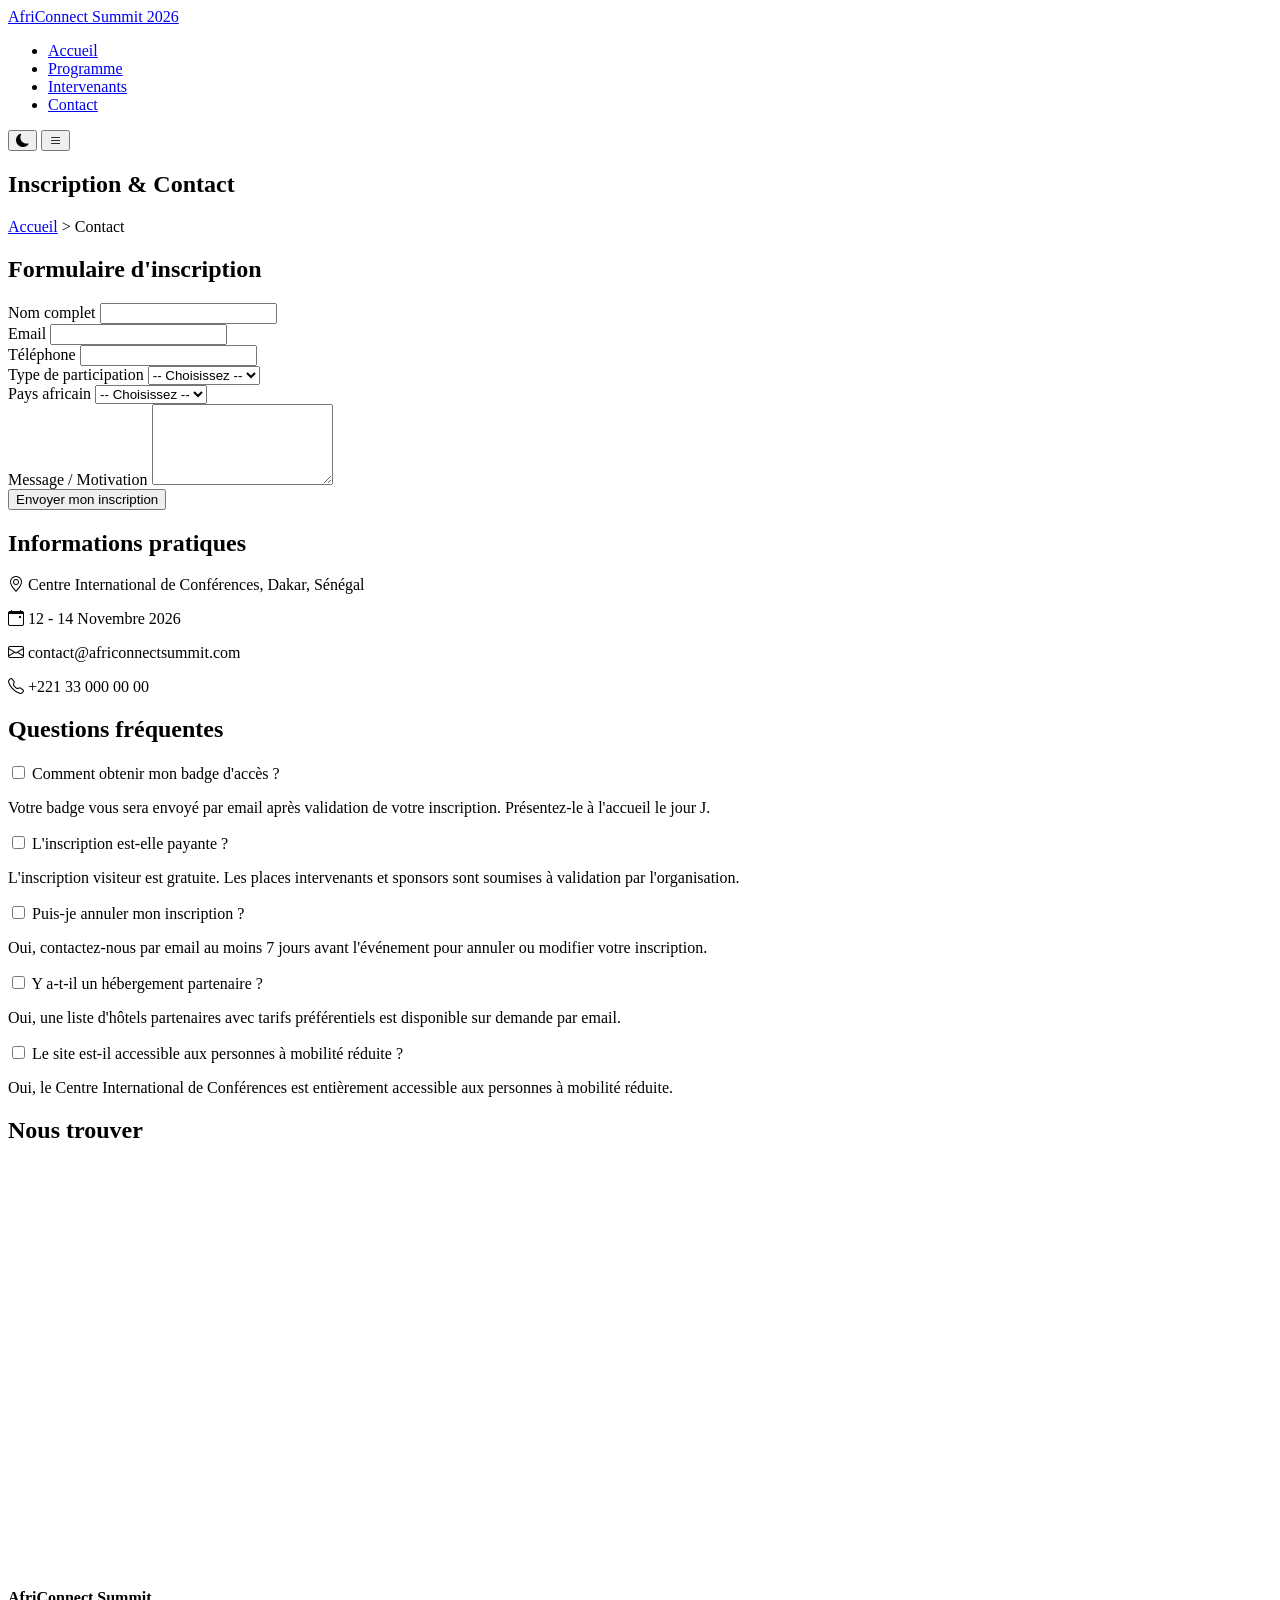
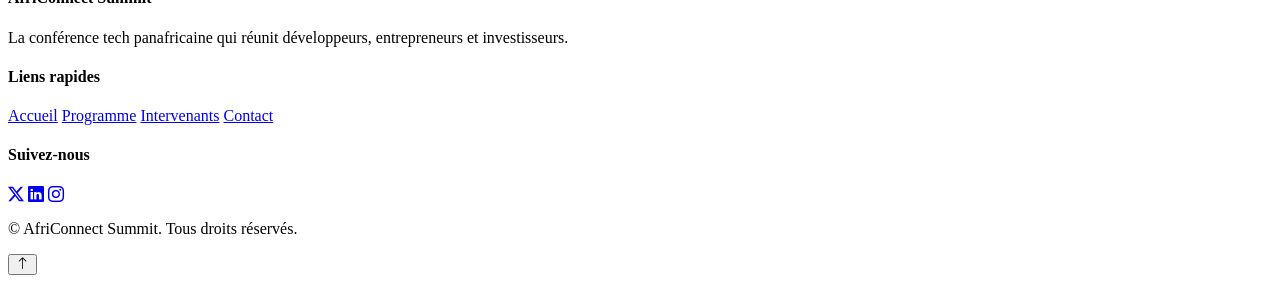
==== contact.html @ ba3dfc05 "Structure HTML des 4 pages (index, programme, intervenants, contact)" ====
<!DOCTYPE html>
<html lang="fr">
<head>
    <meta charset="UTF-8">
    <meta name="viewport" content="width=device-width, initial-scale=1.0">
    <title>AfriConnect Summit 2026 - Inscription & Contact</title>
    <link rel="stylesheet" href="css/style.css">
    <link rel="preconnect" href="https://fonts.googleapis.com">
    <link href="https://fonts.googleapis.com/css2?family=Poppins:wght@600;700&family=Inter:wght@400;500&display=swap" rel="stylesheet">
    <link rel="stylesheet" href="https://cdn.jsdelivr.net/npm/bootstrap-icons/font/bootstrap-icons.css">
</head>
<body>

    <!-- ============ NAVBAR ============ -->
    <header id="navbar">
        <nav>
            <a href="index.html" class="logo">AfriConnect Summit 2026</a>
            <ul class="nav-links" id="nav-links">
                <li><a href="index.html">Accueil</a></li>
                <li><a href="programme.html">Programme</a></li>
                <li><a href="intervenants.html">Intervenants</a></li>
                <li><a href="contact.html" class="active">Contact</a></li>
            </ul>
            <div class="nav-actions">
                <button id="theme-toggle" aria-label="Changer de thème">
                    <i class="bi bi-moon-fill"></i>
                </button>
                <button id="hamburger" aria-label="Ouvrir le menu">
                    <i class="bi bi-list"></i>
                </button>
            </div>
        </nav>
    </header>

    <main>
        <!-- ============ HERO INTERNE ============ -->
        <section class="page-hero">
            <h1>Inscription & Contact</h1>
            <nav aria-label="Fil d'Ariane" class="breadcrumb">
                <a href="index.html">Accueil</a> &gt; <span>Contact</span>
            </nav>
        </section>

        <!-- ============ FORMULAIRE + INFOS ============ -->
        <section class="contact-section">
            <!-- Colonne formulaire -->
            <form id="registration-form" class="registration-form" novalidate>
                <h2>Formulaire d'inscription</h2>

                <div class="form-group">
                    <label for="fullname">Nom complet</label>
                    <input type="text" id="fullname" name="fullname" required>
                    <span class="error-message" id="fullname-error"></span>
                </div>

                <div class="form-group">
                    <label for="email">Email</label>
                    <input type="email" id="email" name="email" required>
                    <span class="error-message" id="email-error"></span>
                </div>

                <div class="form-group">
                    <label for="phone">Téléphone</label>
                    <input type="tel" id="phone" name="phone" required>
                    <span class="error-message" id="phone-error"></span>
                </div>

                <div class="form-group">
                    <label for="participation-type">Type de participation</label>
                    <select id="participation-type" name="participation-type" required>
                        <option value="">-- Choisissez --</option>
                        <option value="visiteur">Visiteur</option>
                        <option value="intervenant">Intervenant</option>
                        <option value="sponsor">Sponsor</option>
                        <option value="presse">Presse</option>
                    </select>
                    <span class="error-message" id="participation-type-error"></span>
                </div>

                <div class="form-group">
                    <label for="country">Pays africain</label>
                    <select id="country" name="country" required>
                        <option value="">-- Choisissez --</option>
                        <option value="senegal">Sénégal</option>
                        <option value="ghana">Ghana</option>
                        <option value="nigeria">Nigeria</option>
                        <option value="maroc">Maroc</option>
                        <option value="cote-ivoire">Côte d'Ivoire</option>
                        <option value="afrique-sud">Afrique du Sud</option>
                        <option value="kenya">Kenya</option>
                        <option value="cameroun">Cameroun</option>
                        <option value="tunisie">Tunisie</option>
                        <option value="mali">Mali</option>
                        <option value="rwanda">Rwanda</option>
                    </select>
                    <span class="error-message" id="country-error"></span>
                </div>

                <div class="form-group">
                    <label for="message">Message / Motivation</label>
                    <textarea id="message" name="message" rows="5" required></textarea>
                    <span class="error-message" id="message-error"></span>
                </div>

                <button type="submit" class="btn btn-primary">Envoyer mon inscription</button>

                <!-- Message de succès affiché par JS après validation -->
                <p class="success-message" id="success-message"></p>
            </form>

            <!-- Colonne informations -->
            <aside class="contact-info">
                <h2>Informations pratiques</h2>
                <p><i class="bi bi-geo-alt"></i> Centre International de Conférences, Dakar, Sénégal</p>
                <p><i class="bi bi-calendar-event"></i> 12 - 14 Novembre 2026</p>
                <p><i class="bi bi-envelope"></i> contact@africonnectsummit.com</p>
                <p><i class="bi bi-telephone"></i> +221 33 000 00 00</p>
            </aside>
        </section>

        <!-- ============ FAQ EN ACCORDÉON CSS PUR ============ -->
        <section class="faq-section">
            <h2>Questions fréquentes</h2>

            <div class="accordion">
                <div class="accordion-item">
                    <input type="checkbox" id="faq1" class="accordion-toggle">
                    <label for="faq1" class="accordion-header">Comment obtenir mon badge d'accès ?</label>
                    <div class="accordion-content">
                        <p>Votre badge vous sera envoyé par email après validation de votre inscription. Présentez-le à l'accueil le jour J.</p>
                    </div>
                </div>

                <div class="accordion-item">
                    <input type="checkbox" id="faq2" class="accordion-toggle">
                    <label for="faq2" class="accordion-header">L'inscription est-elle payante ?</label>
                    <div class="accordion-content">
                        <p>L'inscription visiteur est gratuite. Les places intervenants et sponsors sont soumises à validation par l'organisation.</p>
                    </div>
                </div>

                <div class="accordion-item">
                    <input type="checkbox" id="faq3" class="accordion-toggle">
                    <label for="faq3" class="accordion-header">Puis-je annuler mon inscription ?</label>
                    <div class="accordion-content">
                        <p>Oui, contactez-nous par email au moins 7 jours avant l'événement pour annuler ou modifier votre inscription.</p>
                    </div>
                </div>

                <div class="accordion-item">
                    <input type="checkbox" id="faq4" class="accordion-toggle">
                    <label for="faq4" class="accordion-header">Y a-t-il un hébergement partenaire ?</label>
                    <div class="accordion-content">
                        <p>Oui, une liste d'hôtels partenaires avec tarifs préférentiels est disponible sur demande par email.</p>
                    </div>
                </div>

                <div class="accordion-item">
                    <input type="checkbox" id="faq5" class="accordion-toggle">
                    <label for="faq5" class="accordion-header">Le site est-il accessible aux personnes à mobilité réduite ?</label>
                    <div class="accordion-content">
                        <p>Oui, le Centre International de Conférences est entièrement accessible aux personnes à mobilité réduite.</p>
                    </div>
                </div>
            </div>
        </section>

        <!-- ============ CARTE GOOGLE MAPS ============ -->
        <section class="map-section">
            <h2>Nous trouver</h2>
            <iframe
                src="https://www.google.com/maps/embed?pb=!1m18!1m12!1m3!1d123456.0!2d-17.4676861!3d14.7167163!2m3!1f0!2f0!3f0!3m2!1i1024!2i768!4f13.1!3m3!1m2!1s0x0%3A0x0!2sDakar%2C+S%C3%A9n%C3%A9gal!5e0!3m2!1sfr!2ssn"
                width="100%"
                height="400"
                style="border:0;"
                allowfullscreen=""
                loading="lazy"
                referrerpolicy="no-referrer-when-downgrade"
                title="Localisation AfriConnect Summit - Dakar, Sénégal">
            </iframe>
        </section>
    </main>

    <!-- ============ FOOTER ============ -->
    <footer>
        <div class="footer-container">
            <div class="footer-col">
                <h4>AfriConnect Summit</h4>
                <p>La conférence tech panafricaine qui réunit développeurs, entrepreneurs et investisseurs.</p>
            </div>
            <div class="footer-col">
                <h4>Liens rapides</h4>
                <a href="index.html">Accueil</a>
                <a href="programme.html">Programme</a>
                <a href="intervenants.html">Intervenants</a>
                <a href="contact.html">Contact</a>
            </div>
            <div class="footer-col">
                <h4>Suivez-nous</h4>
                <div class="social-icons">
                    <a href="#" aria-label="Twitter"><i class="bi bi-twitter-x"></i></a>
                    <a href="#" aria-label="LinkedIn"><i class="bi bi-linkedin"></i></a>
                    <a href="#" aria-label="Instagram"><i class="bi bi-instagram"></i></a>
                </div>
            </div>
        </div>
        <p class="copyright">&copy; <span id="year"></span> AfriConnect Summit. Tous droits réservés.</p>
        <button id="back-to-top" aria-label="Retour en haut de la page">
            <i class="bi bi-arrow-up"></i>
        </button>
    </footer>

    <script src="js/main.js"></script>
</body>
</html>
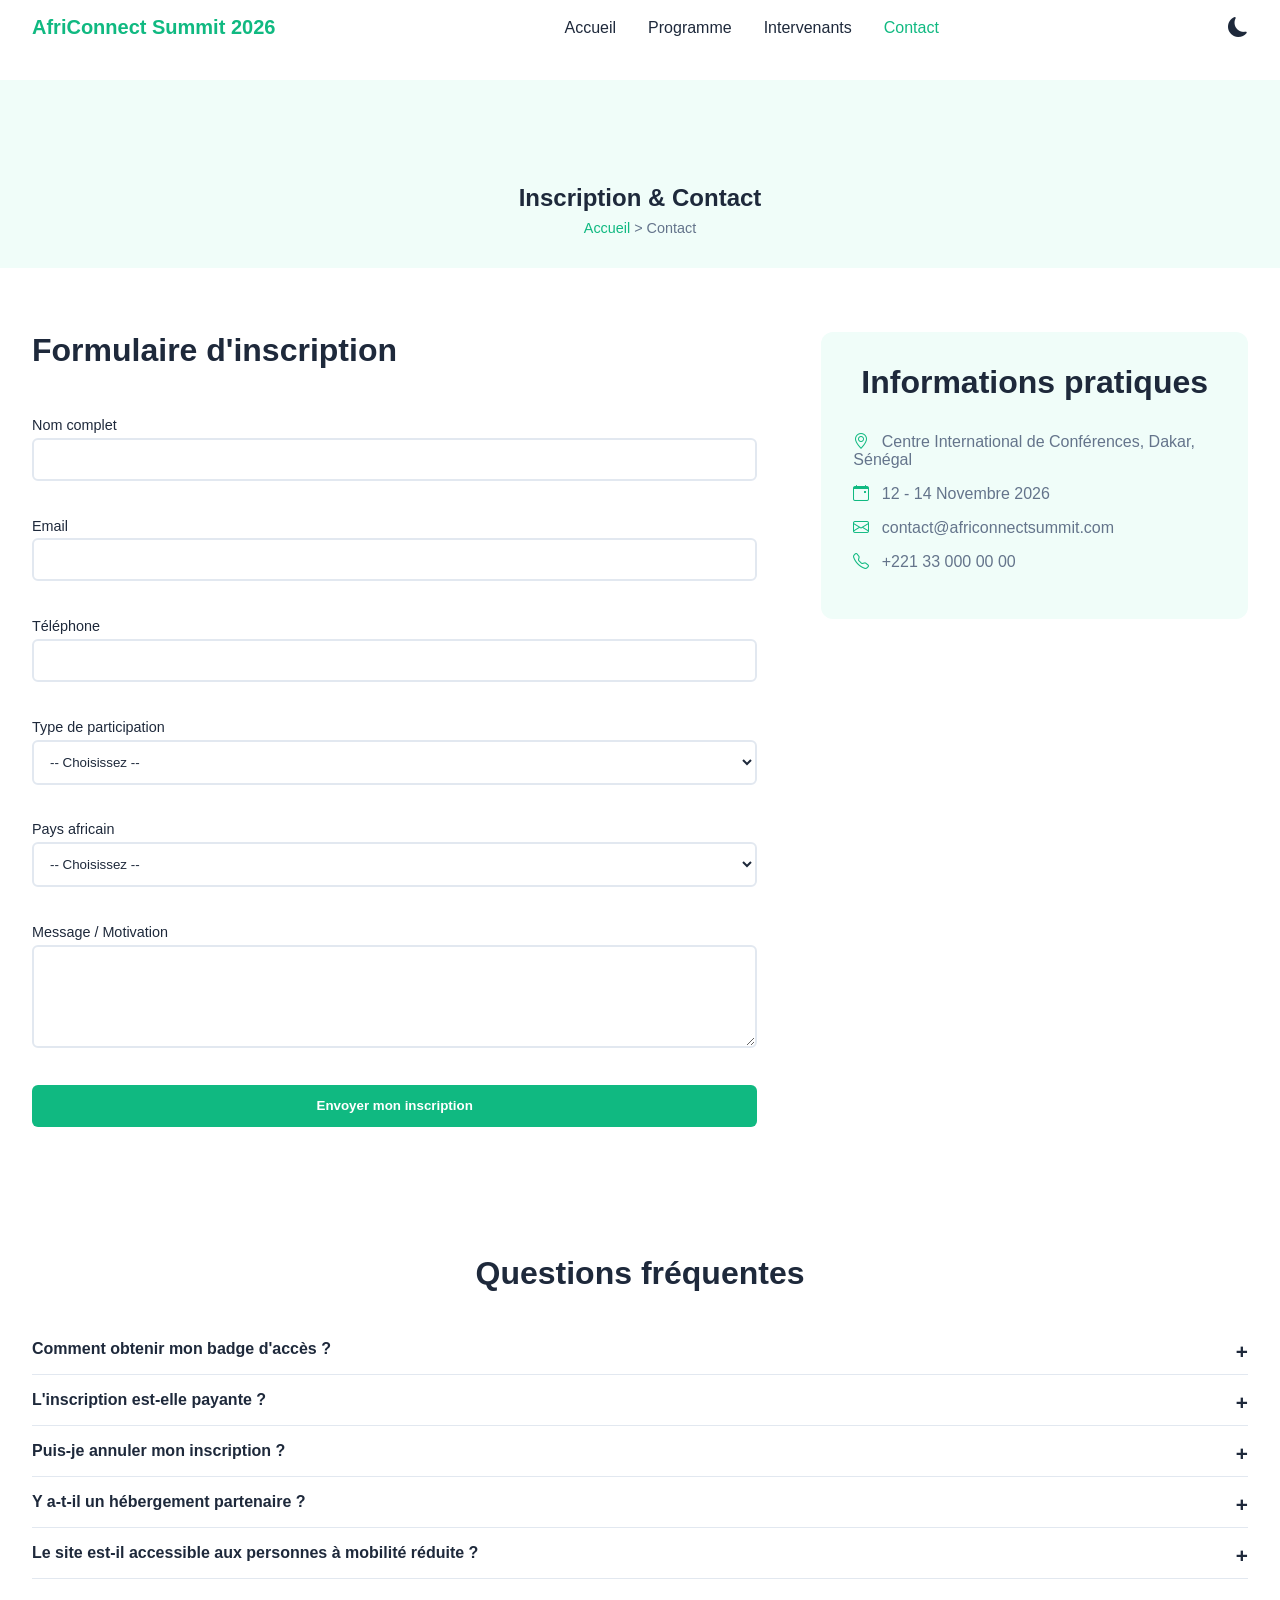
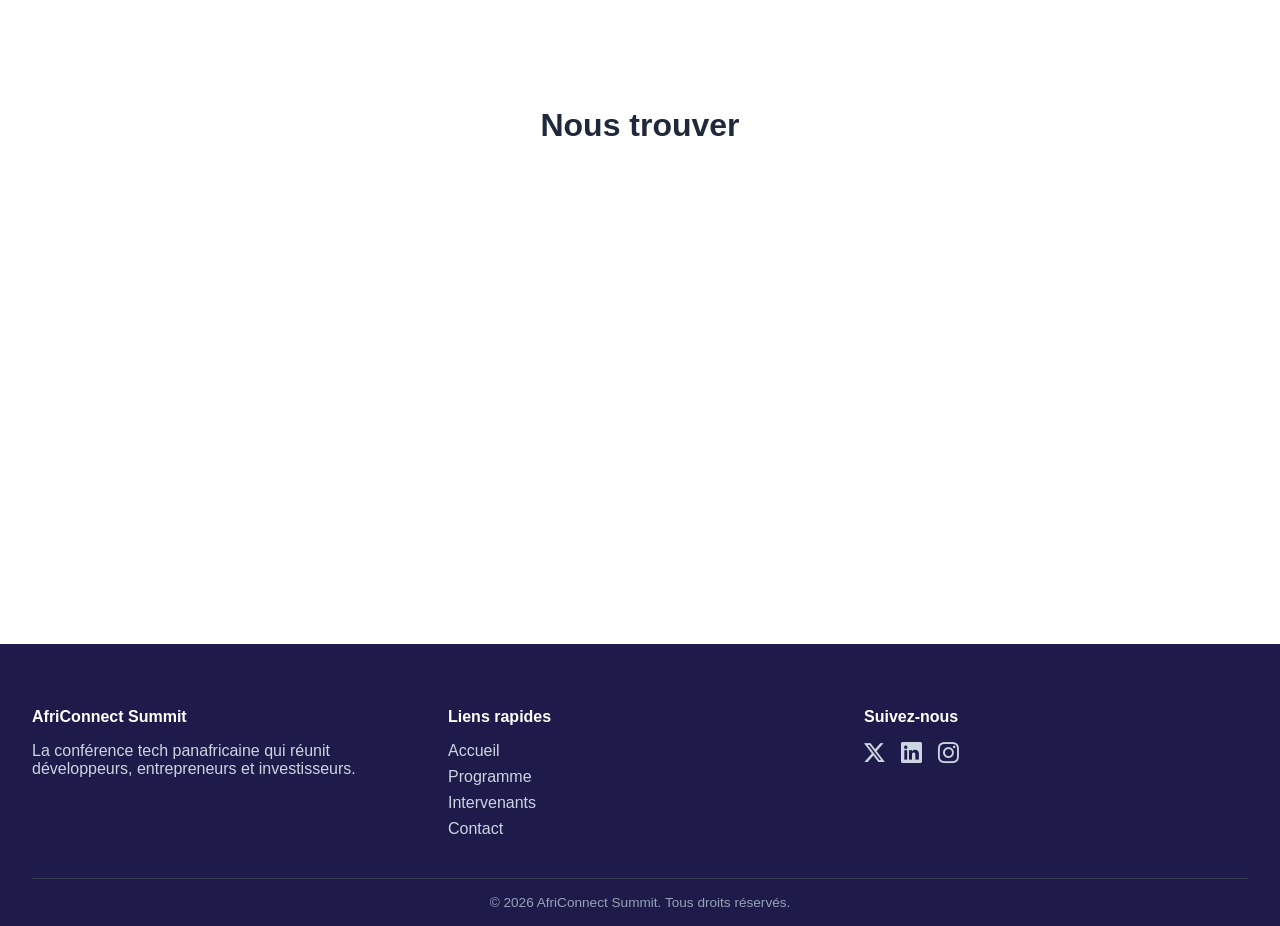
==== commit 42f8ed10: "Animations au scroll avec IntersectionObserver et compteurs animes" ====
--- a/contact.html
+++ b/contact.html
@@ -42,7 +42,7 @@
         </section>
 
         <!-- ============ FORMULAIRE + INFOS ============ -->
-        <section class="contact-section">
+        <section class="contact-section animate-in">
             <!-- Colonne formulaire -->
             <form id="registration-form" class="registration-form" novalidate>
                 <h2>Formulaire d'inscription</h2>
@@ -119,7 +119,7 @@
         </section>
 
         <!-- ============ FAQ EN ACCORDÉON CSS PUR ============ -->
-        <section class="faq-section">
+        <section class="faq-section animate-in">
             <h2>Questions fréquentes</h2>
 
             <div class="accordion">
@@ -166,7 +166,7 @@
         </section>
 
         <!-- ============ CARTE GOOGLE MAPS ============ -->
-        <section class="map-section">
+        <section class="map-section animate-in">
             <h2>Nous trouver</h2>
             <iframe
                 src="https://www.google.com/maps/embed?pb=!1m18!1m12!1m3!1d123456.0!2d-17.4676861!3d14.7167163!2m3!1f0!2f0!3f0!3m2!1i1024!2i768!4f13.1!3m3!1m2!1s0x0%3A0x0!2sDakar%2C+S%C3%A9n%C3%A9gal!5e0!3m2!1sfr!2ssn"
--- a/css/style.css
+++ b/css/style.css
@@ -0,0 +1,1121 @@
+/* ===================================================
+   RESET
+=================================================== */
+* {
+    margin: 0;
+    padding: 0;
+    box-sizing: border-box;
+}
+
+html {
+    scroll-behavior: smooth;
+}
+
+a {
+    text-decoration: none;
+    color: inherit;
+}
+
+ul {
+    list-style: none;
+}
+
+img {
+    max-width: 100%;
+    display: block;
+}
+
+button {
+    font-family: inherit;
+    cursor: pointer;
+    border: none;
+    background: none;
+}
+
+table {
+    border-collapse: collapse;
+    width: 100%;
+}
+
+/* ===================================================
+   VARIABLES CSS - MODE CLAIR (par défaut)
+=================================================== */
+:root {
+    --color-primary: #10B981;
+    --color-secondary: #1E1B4B;
+    --color-bg: #FFFFFF;
+    --color-bg-alt: #F0FDF9;
+    --color-text: #1E293B;
+    --color-text-light: #64748B;
+    --color-border: #E2E8F0;
+
+    --font-heading: 'Poppins', sans-serif;
+    --font-body: 'Inter', sans-serif;
+
+    --spacing-sm: 0.5rem;
+    --spacing-md: 1rem;
+    --spacing-lg: 2rem;
+    --spacing-xl: 4rem;
+
+    --radius-sm: 6px;
+    --radius-md: 12px;
+    --radius-lg: 20px;
+
+    --transition: 0.3s ease;
+}
+
+/* ===================================================
+   VARIABLES CSS - MODE SOMBRE
+=================================================== */
+[data-theme="dark"] {
+    --color-bg: #1E1B4B;
+    --color-bg-alt: #2A265E;
+    --color-text: #F1F5F9;
+    --color-text-light: #A5B4C4;
+    --color-border: #3D3878;
+}
+
+/* ===================================================
+   STYLES DE BASE
+=================================================== */
+body {
+    font-family: var(--font-body);
+    color: var(--color-text);
+    background-color: var(--color-bg);
+    transition: background-color var(--transition), color var(--transition);
+    overflow-x: hidden;
+}
+
+h1, h2, h3 {
+    font-family: var(--font-heading);
+    color: var(--color-text);
+}
+
+h2 {
+    font-size: 2rem;
+    text-align: center;
+    margin-bottom: var(--spacing-lg);
+}
+
+section {
+    padding: var(--spacing-xl) var(--spacing-lg);
+}
+
+main {
+    padding-top: 80px;
+}
+
+.btn {
+    display: inline-block;
+    padding: 0.85rem 2rem;
+    border-radius: var(--radius-sm);
+    font-weight: 600;
+    transition: transform var(--transition), box-shadow var(--transition), background-color var(--transition);
+}
+
+.btn-primary {
+    background-color: var(--color-primary);
+    color: #FFFFFF;
+}
+
+.btn-primary:hover {
+    transform: translateY(-3px);
+    box-shadow: 0 8px 20px rgba(16, 185, 129, 0.35);
+}
+
+.btn-secondary {
+    background-color: transparent;
+    border: 2px solid var(--color-primary);
+    color: var(--color-primary);
+}
+
+.btn-secondary:hover {
+    background-color: var(--color-primary);
+    color: #FFFFFF;
+    transform: translateY(-3px);
+}
+
+.animate-in {
+    opacity: 0;
+    transform: translateY(30px);
+    transition: opacity 0.6s ease, transform 0.6s ease;
+}
+
+.animate-in.visible {
+    opacity: 1;
+    transform: translateY(0);
+}
+
+/* ===================================================
+   NAVBAR
+=================================================== */
+header#navbar {
+    position: fixed;
+    top: 0;
+    left: 0;
+    width: 100%;
+    z-index: 1000;
+    background-color: var(--color-bg);
+    transition: background-color var(--transition), box-shadow var(--transition);
+}
+
+header#navbar.scrolled {
+    box-shadow: 0 2px 10px rgba(0, 0, 0, 0.1);
+}
+
+header#navbar nav {
+    display: flex;
+    align-items: center;
+    justify-content: space-between;
+    padding: var(--spacing-md) var(--spacing-lg);
+    max-width: 1400px;
+    margin: 0 auto;
+}
+
+.logo {
+    font-family: var(--font-heading);
+    font-weight: 700;
+    font-size: 1.25rem;
+    color: var(--color-primary);
+    transition: opacity var(--transition);
+}
+
+.logo:hover {
+    opacity: 0.8;
+}
+
+.nav-links {
+    display: flex;
+    gap: var(--spacing-lg);
+}
+
+.nav-links a {
+    font-weight: 500;
+    color: var(--color-text);
+    transition: color var(--transition);
+    position: relative;
+}
+
+.nav-links a.active,
+.nav-links a:hover {
+    color: var(--color-primary);
+}
+
+.nav-links a::after {
+    content: '';
+    position: absolute;
+    bottom: -4px;
+    left: 0;
+    width: 0;
+    height: 2px;
+    background-color: var(--color-primary);
+    transition: width var(--transition);
+}
+
+.nav-links a:hover::after {
+    width: 100%;
+}
+
+.nav-actions {
+    display: flex;
+    align-items: center;
+    gap: var(--spacing-md);
+}
+
+#theme-toggle {
+    font-size: 1.25rem;
+    color: var(--color-text);
+    transition: color var(--transition);
+}
+
+#theme-toggle:hover {
+    color: var(--color-primary);
+}
+
+#hamburger {
+    font-size: 1.25rem;
+    color: var(--color-text);
+    display: none;
+}
+
+/* ===================================================
+   HERO (page d'accueil)
+=================================================== */
+.hero {
+    min-height: 100vh;
+    display: flex;
+    flex-direction: column;
+    align-items: center;
+    justify-content: center;
+    text-align: center;
+    padding: var(--spacing-lg);
+    background: linear-gradient(135deg, var(--color-bg-alt), var(--color-bg));
+    animation: fadeInUp 1s ease forwards;
+}
+
+.hero h1 {
+    font-size: clamp(2rem, 5vw, 4rem);
+    font-weight: 700;
+    margin-bottom: var(--spacing-md);
+    color: var(--color-primary);
+}
+
+.hero-subtitle {
+    font-size: 1.25rem;
+    color: var(--color-text-light);
+    margin-bottom: var(--spacing-lg);
+}
+
+.countdown {
+    display: flex;
+    gap: var(--spacing-lg);
+    margin-bottom: var(--spacing-lg);
+}
+
+.countdown-item {
+    display: flex;
+    flex-direction: column;
+    align-items: center;
+    background-color: var(--color-bg);
+    border: 1px solid var(--color-border);
+    border-radius: var(--radius-md);
+    padding: var(--spacing-md);
+    min-width: 80px;
+}
+
+.countdown-item span {
+    font-family: var(--font-heading);
+    font-size: 2rem;
+    font-weight: 700;
+    color: var(--color-primary);
+}
+
+.countdown-item p {
+    font-size: 0.85rem;
+    color: var(--color-text-light);
+    text-transform: uppercase;
+}
+
+.hero-buttons {
+    display: flex;
+    gap: var(--spacing-md);
+    flex-wrap: wrap;
+    justify-content: center;
+}
+
+@keyframes fadeInUp {
+    from {
+        opacity: 0;
+        transform: translateY(30px);
+    }
+    to {
+        opacity: 1;
+        transform: translateY(0);
+    }
+}
+
+/* ===================================================
+   SECTION CHIFFRES CLÉS (CSS Grid)
+=================================================== */
+.stats {
+    display: grid;
+    grid-template-columns: repeat(4, 1fr);
+    gap: var(--spacing-lg);
+    text-align: center;
+    background-color: var(--color-bg-alt);
+}
+
+.stat-item .stat-number {
+    display: block;
+    font-family: var(--font-heading);
+    font-size: 2.5rem;
+    font-weight: 700;
+    color: var(--color-primary);
+}
+
+.stat-item p {
+    color: var(--color-text-light);
+    margin-top: var(--spacing-sm);
+}
+
+/* ===================================================
+   SECTION POURQUOI PARTICIPER (Flexbox)
+=================================================== */
+.reasons-container {
+    display: flex;
+    gap: var(--spacing-lg);
+    flex-wrap: wrap;
+    justify-content: center;
+}
+
+.reason {
+    flex: 1 1 280px;
+    text-align: center;
+    padding: var(--spacing-lg);
+    border-radius: var(--radius-md);
+    border: 1px solid var(--color-border);
+    transition: transform var(--transition), box-shadow var(--transition);
+}
+
+.reason:hover {
+    transform: translateY(-6px);
+    box-shadow: 0 10px 25px rgba(0, 0, 0, 0.08);
+}
+
+.reason i {
+    font-size: 2.5rem;
+    color: var(--color-primary);
+    margin-bottom: var(--spacing-md);
+}
+
+.reason h3 {
+    margin-bottom: var(--spacing-sm);
+}
+
+.reason p {
+    color: var(--color-text-light);
+}
+
+/* ===================================================
+   SECTION INTERVENANTS VEDETTES (CSS Grid)
+=================================================== */
+.featured-speakers {
+    text-align: center;
+}
+
+.speakers-grid {
+    display: grid;
+    grid-template-columns: repeat(4, 1fr);
+    gap: var(--spacing-lg);
+    margin-bottom: var(--spacing-lg);
+}
+
+.speaker-card {
+    background-color: var(--color-bg-alt);
+    border-radius: var(--radius-md);
+    overflow: hidden;
+    text-align: center;
+    padding-bottom: var(--spacing-md);
+    transition: transform var(--transition), box-shadow var(--transition);
+}
+
+.speaker-card:hover {
+    transform: translateY(-8px);
+    box-shadow: 0 12px 25px rgba(0, 0, 0, 0.12);
+}
+
+.speaker-card img {
+    width: 100%;
+    height: 220px;
+    object-fit: cover;
+    object-position: top center;
+    display: block;
+    border-radius: var(--radius-md) var(--radius-md) 0 0;
+}
+
+.speaker-card h3 {
+    font-size: 1.1rem;
+}
+
+.speaker-title {
+    color: var(--color-text-light);
+    font-size: 0.9rem;
+}
+
+.speaker-country {
+    font-size: 0.9rem;
+    margin-top: var(--spacing-sm);
+}
+
+/* ===================================================
+   SECTION SPONSORS (Flexbox)
+=================================================== */
+.sponsors {
+    text-align: center;
+}
+
+.sponsors-container {
+    display: flex;
+    justify-content: center;
+    align-items: center;
+    gap: var(--spacing-lg);
+    flex-wrap: wrap;
+}
+
+.sponsor-tier {
+    padding: var(--spacing-lg);
+    border-radius: var(--radius-md);
+    border: 1px solid var(--color-border);
+}
+
+.sponsor-tier.gold {
+    font-size: 1.3rem;
+    padding: var(--spacing-xl);
+    border-color: #EAB308;
+}
+
+.sponsor-tier.silver {
+    font-size: 1.1rem;
+    border-color: #94A3B8;
+}
+
+.sponsor-tier.bronze {
+    font-size: 1rem;
+    border-color: #B45309;
+}
+
+/* ===================================================
+   HERO INTERNE (programme, intervenants, contact)
+=================================================== */
+.page-hero {
+    padding: calc(var(--spacing-xl) + 40px) var(--spacing-lg) var(--spacing-lg);
+    text-align: center;
+    background-color: var(--color-bg-alt);
+}
+
+.page-hero h1 {
+    margin-bottom: var(--spacing-sm);
+}
+
+.breadcrumb {
+    color: var(--color-text-light);
+    font-size: 0.9rem;
+}
+
+.breadcrumb a {
+    color: var(--color-primary);
+}
+
+/* ===================================================
+   PROGRAMME - ONGLETS + TABLEAU
+=================================================== */
+.tabs {
+    display: flex;
+    justify-content: center;
+    gap: var(--spacing-md);
+    margin-bottom: var(--spacing-lg);
+    flex-wrap: wrap;
+}
+
+.tab-btn {
+    padding: 0.75rem 1.5rem;
+    border-radius: var(--radius-sm);
+    border: 2px solid var(--color-border);
+    color: var(--color-text);
+    font-weight: 600;
+    transition: background-color var(--transition), color var(--transition), border-color var(--transition);
+}
+
+.tab-btn.active,
+.tab-btn:hover {
+    background-color: var(--color-primary);
+    border-color: var(--color-primary);
+    color: #FFFFFF;
+}
+
+.tab-content {
+    display: none;
+}
+
+.tab-content.active {
+    display: block;
+}
+
+table {
+    background-color: var(--color-bg-alt);
+    border-radius: var(--radius-md);
+    overflow: hidden;
+}
+
+thead {
+    background-color: var(--color-primary);
+    color: #FFFFFF;
+}
+
+th, td {
+    padding: var(--spacing-md);
+    text-align: left;
+}
+
+tbody tr:nth-child(even) {
+    background-color: var(--color-bg);
+}
+
+/* ===================================================
+   SECTION THÉMATIQUES (CSS Grid 2x2)
+=================================================== */
+.themes-grid {
+    display: grid;
+    grid-template-columns: repeat(2, 1fr);
+    gap: var(--spacing-lg);
+}
+
+.theme-card {
+    text-align: center;
+    padding: var(--spacing-lg);
+    border-radius: var(--radius-md);
+    border: 1px solid var(--color-border);
+    transition: transform var(--transition), box-shadow var(--transition);
+}
+
+.theme-card:hover {
+    transform: translateY(-6px);
+    box-shadow: 0 10px 25px rgba(0, 0, 0, 0.08);
+}
+
+.theme-card i {
+    font-size: 2.5rem;
+    color: var(--color-primary);
+    margin-bottom: var(--spacing-md);
+}
+
+/* ===================================================
+   INTERVENANTS - FILTRES + GRILLE
+=================================================== */
+.filters {
+    display: flex;
+    justify-content: center;
+    gap: var(--spacing-md);
+    flex-wrap: wrap;
+    margin-bottom: var(--spacing-lg);
+}
+
+.filter-btn {
+    padding: 0.6rem 1.3rem;
+    border-radius: var(--radius-sm);
+    border: 2px solid var(--color-border);
+    color: var(--color-text);
+    font-weight: 500;
+    transition: background-color var(--transition), color var(--transition), border-color var(--transition);
+}
+
+.filter-btn.active,
+.filter-btn:hover {
+    background-color: var(--color-primary);
+    border-color: var(--color-primary);
+    color: #FFFFFF;
+}
+
+.speakers-grid-full {
+    display: grid;
+    grid-template-columns: repeat(3, 1fr);
+    gap: var(--spacing-lg);
+}
+
+.speaker-card.hidden {
+    display: none;
+}
+
+/* ===================================================
+   CONTACT - FORMULAIRE + INFOS
+=================================================== */
+.contact-section {
+    display: flex;
+    gap: var(--spacing-xl);
+    align-items: flex-start;
+}
+
+.registration-form {
+    flex: 2;
+    display: flex;
+    flex-direction: column;
+    gap: var(--spacing-md);
+}
+
+.registration-form h2 {
+    text-align: left;
+}
+
+.form-group {
+    display: flex;
+    flex-direction: column;
+    gap: 0.3rem;
+}
+
+.form-group label {
+    font-weight: 500;
+    font-size: 0.9rem;
+}
+
+.form-group input,
+.form-group select,
+.form-group textarea {
+    padding: 0.75rem;
+    border: 2px solid var(--color-border);
+    border-radius: var(--radius-sm);
+    background-color: var(--color-bg);
+    color: var(--color-text);
+    font-family: var(--font-body);
+    transition: border-color var(--transition), box-shadow var(--transition);
+}
+
+.form-group input:focus,
+.form-group select:focus,
+.form-group textarea:focus {
+    outline: none;
+    border-color: var(--color-primary);
+    box-shadow: 0 0 0 3px rgba(16, 185, 129, 0.15);
+}
+
+.form-group input.valid,
+.form-group select.valid,
+.form-group textarea.valid {
+    border-color: #22C55E;
+}
+
+.form-group input.invalid,
+.form-group select.invalid,
+.form-group textarea.invalid {
+    border-color: #EF4444;
+}
+
+.error-message {
+    color: #EF4444;
+    font-size: 0.8rem;
+    min-height: 1rem;
+}
+
+.success-message {
+    display: none;
+    background-color: #DCFCE7;
+    color: #166534;
+    padding: var(--spacing-md);
+    border-radius: var(--radius-sm);
+    text-align: center;
+}
+
+.success-message.show {
+    display: block;
+}
+
+.contact-info {
+    flex: 1;
+    background-color: var(--color-bg-alt);
+    padding: var(--spacing-lg);
+    border-radius: var(--radius-md);
+}
+
+.contact-info p {
+    margin-bottom: var(--spacing-md);
+    color: var(--color-text-light);
+}
+
+.contact-info i {
+    color: var(--color-primary);
+    margin-right: var(--spacing-sm);
+}
+
+/* ===================================================
+   FAQ - ACCORDÉON CSS PUR
+=================================================== */
+.accordion-item {
+    border-bottom: 1px solid var(--color-border);
+}
+
+.accordion-toggle {
+    display: none;
+}
+
+.accordion-header {
+    display: block;
+    padding: var(--spacing-md) 0;
+    font-weight: 600;
+    cursor: pointer;
+    position: relative;
+}
+
+.accordion-header::after {
+    content: '+';
+    position: absolute;
+    right: 0;
+    top: var(--spacing-md);
+    font-size: 1.3rem;
+    transition: transform var(--transition);
+}
+
+.accordion-content {
+    max-height: 0;
+    overflow: hidden;
+    transition: max-height var(--transition);
+    color: var(--color-text-light);
+}
+
+.accordion-content p {
+    padding-bottom: var(--spacing-md);
+}
+
+.accordion-toggle:checked ~ .accordion-content {
+    max-height: 200px;
+}
+
+.accordion-toggle:checked ~ .accordion-header::after {
+    content: '−';
+}
+
+/* ===================================================
+   CARTE MAPS
+=================================================== */
+.map-section {
+    text-align: center;
+}
+
+.map-section iframe {
+    border-radius: var(--radius-md);
+}
+
+/* ===================================================
+   FOOTER
+=================================================== */
+footer {
+    background-color: var(--color-secondary);
+    color: #F1F5F9;
+    padding: var(--spacing-xl) var(--spacing-lg) var(--spacing-md);
+    position: relative;
+}
+
+.footer-container {
+    display: flex;
+    justify-content: space-between;
+    gap: var(--spacing-lg);
+    flex-wrap: wrap;
+    margin-bottom: var(--spacing-lg);
+}
+
+.footer-col {
+    flex: 1;
+    min-width: 200px;
+}
+
+.footer-col h4 {
+    font-family: var(--font-heading);
+    margin-bottom: var(--spacing-md);
+    color: #FFFFFF;
+}
+
+.footer-col p,
+.footer-col a {
+    display: block;
+    color: #CBD5E1;
+    margin-bottom: var(--spacing-sm);
+    transition: color var(--transition);
+}
+
+.footer-col a:hover {
+    color: var(--color-primary);
+}
+
+.social-icons {
+    display: flex;
+    gap: var(--spacing-md);
+}
+
+.social-icons a {
+    font-size: 1.3rem;
+    transition: transform var(--transition), color var(--transition);
+}
+
+.social-icons a:hover {
+    transform: translateY(-3px);
+    color: var(--color-primary);
+}
+
+.copyright {
+    text-align: center;
+    color: #94A3B8;
+    font-size: 0.85rem;
+    border-top: 1px solid #334155;
+    padding-top: var(--spacing-md);
+}
+
+#back-to-top {
+    position: fixed;
+    bottom: var(--spacing-lg);
+    right: var(--spacing-lg);
+    width: 45px;
+    height: 45px;
+    border-radius: 50%;
+    background-color: var(--color-primary);
+    color: #FFFFFF;
+    display: none;
+    align-items: center;
+    justify-content: center;
+    font-size: 1.2rem;
+    transition: transform var(--transition), opacity var(--transition);
+    z-index: 999;
+}
+
+#back-to-top.show {
+    display: flex;
+}
+
+#back-to-top:hover {
+    transform: translateY(-4px);
+}
+
+/* ===================================================
+   RESPONSIVE - TABLETTE (max 768px)
+=================================================== */
+@media (max-width: 768px) {
+    .nav-links {
+        position: fixed;
+        top: 0;
+        right: -100%;
+        height: 100vh;
+        width: 70%;
+        background-color: var(--color-bg);
+        flex-direction: column;
+        justify-content: center;
+        align-items: center;
+        gap: var(--spacing-lg);
+        transition: right var(--transition);
+        box-shadow: -2px 0 10px rgba(0, 0, 0, 0.1);
+    }
+
+    .nav-links.open {
+        right: 0;
+    }
+
+    #hamburger {
+        display: block;
+    }
+
+    .stats {
+        grid-template-columns: repeat(2, 1fr);
+    }
+
+    .speakers-grid {
+        grid-template-columns: repeat(2, 1fr);
+    }
+
+    .speakers-grid-full {
+        grid-template-columns: repeat(2, 1fr);
+    }
+
+    .themes-grid {
+        grid-template-columns: 1fr;
+    }
+
+    .contact-section {
+        flex-direction: column;
+    }
+
+    .countdown-item {
+        min-width: 60px;
+        padding: var(--spacing-sm);
+    }
+
+    .countdown-item span {
+        font-size: 1.5rem;
+    }
+}
+
+/* Amélioration tablette portrait (768px - 1024px) */
+@media (min-width: 768px) and (max-width: 1024px) {
+    .speakers-grid-full {
+        grid-template-columns: repeat(2, 1fr);
+    }
+
+    .contact-section {
+        gap: var(--spacing-lg);
+    }
+}
+
+/* ===================================================
+   RESPONSIVE - MOBILE COMPLET (max 480px)
+=================================================== */
+@media (max-width: 480px) {
+
+    /* --- Général --- */
+    section {
+        padding: var(--spacing-lg) var(--spacing-md);
+    }
+
+    /* --- Navbar --- */
+    .logo {
+        font-size: 1rem;
+    }
+
+    header#navbar nav {
+        padding: var(--spacing-sm) var(--spacing-md);
+    }
+
+    /* --- Hero --- */
+    .hero h1 {
+        font-size: 1.75rem;
+    }
+
+    .hero-subtitle {
+        font-size: 1rem;
+    }
+
+    .hero-buttons {
+        flex-direction: column;
+        width: 100%;
+    }
+
+    .hero-buttons .btn {
+        width: 100%;
+        text-align: center;
+    }
+
+    /* --- Countdown --- */
+    .countdown {
+        gap: 0.4rem;
+    }
+
+    .countdown-item {
+        min-width: 55px;
+        padding: 0.5rem;
+    }
+
+    .countdown-item span {
+        font-size: 1.2rem;
+    }
+
+    .countdown-item p {
+        font-size: 0.65rem;
+    }
+
+    /* --- Stats --- */
+    .stats {
+        grid-template-columns: repeat(2, 1fr);
+        gap: var(--spacing-md);
+    }
+
+    .stat-item .stat-number {
+        font-size: 1.8rem;
+    }
+
+    /* --- Pourquoi participer --- */
+    .reason {
+        flex: 1 1 100%;
+        padding: var(--spacing-md);
+    }
+
+    /* --- Cartes intervenants --- */
+    .speakers-grid,
+    .speakers-grid-full {
+        grid-template-columns: 1fr;
+    }
+
+    .speaker-card img {
+        height: 260px;
+    }
+
+    /* --- Sponsors --- */
+    .sponsors-container {
+        flex-direction: column;
+        width: 100%;
+    }
+
+    .sponsor-tier {
+        width: 100%;
+        text-align: center;
+    }
+
+    /* --- Onglets programme --- */
+    .tabs {
+        gap: 0.4rem;
+    }
+
+    .tab-btn {
+        padding: 0.5rem 1rem;
+        font-size: 0.85rem;
+    }
+
+    table {
+        font-size: 0.75rem;
+    }
+
+    th, td {
+        padding: 0.5rem;
+    }
+
+    /* --- Thématiques --- */
+    .themes-grid {
+        grid-template-columns: 1fr;
+    }
+
+    /* --- Filtres intervenants --- */
+    .filters {
+        gap: 0.4rem;
+    }
+
+    .filter-btn {
+        padding: 0.5rem 1rem;
+        font-size: 0.85rem;
+    }
+
+    /* --- Formulaire contact --- */
+    .contact-section {
+        flex-direction: column;
+        gap: var(--spacing-lg);
+    }
+
+    .registration-form,
+    .contact-info {
+        width: 100%;
+    }
+
+    /* --- Footer --- */
+    .footer-container {
+        flex-direction: column;
+        text-align: center;
+    }
+
+    .social-icons {
+        justify-content: center;
+    }
+
+    /* --- Bouton retour en haut --- */
+    #back-to-top {
+        width: 40px;
+        height: 40px;
+        bottom: var(--spacing-md);
+        right: var(--spacing-md);
+    }
+}
+
+/* ===================================================
+   RESPONSIVE - PETIT MOBILE (max 375px)
+=================================================== */
+@media (max-width: 375px) {
+    .hero h1 {
+        font-size: 1.5rem;
+    }
+
+    .countdown-item {
+        min-width: 48px;
+        padding: 0.4rem;
+    }
+
+    .countdown-item span {
+        font-size: 1.1rem;
+    }
+
+    .btn {
+        padding: 0.7rem 1.5rem;
+        font-size: 0.9rem;
+    }
+}
+
+/* ===================================================
+   RESPONSIVE - DESKTOP LARGE (min 1200px)
+=================================================== */
+@media (min-width: 1200px) {
+    header#navbar nav,
+    main {
+        max-width: 1400px;
+        margin: 0 auto;
+    }
+}
+.animate-in {
+    opacity: 0;
+    transform: translateY(30px);
+    transition: opacity 0.6s ease, transform 0.6s ease;
+}
+
+.animate-in.visible {
+    opacity: 1;
+    transform: translateY(0);
+}
